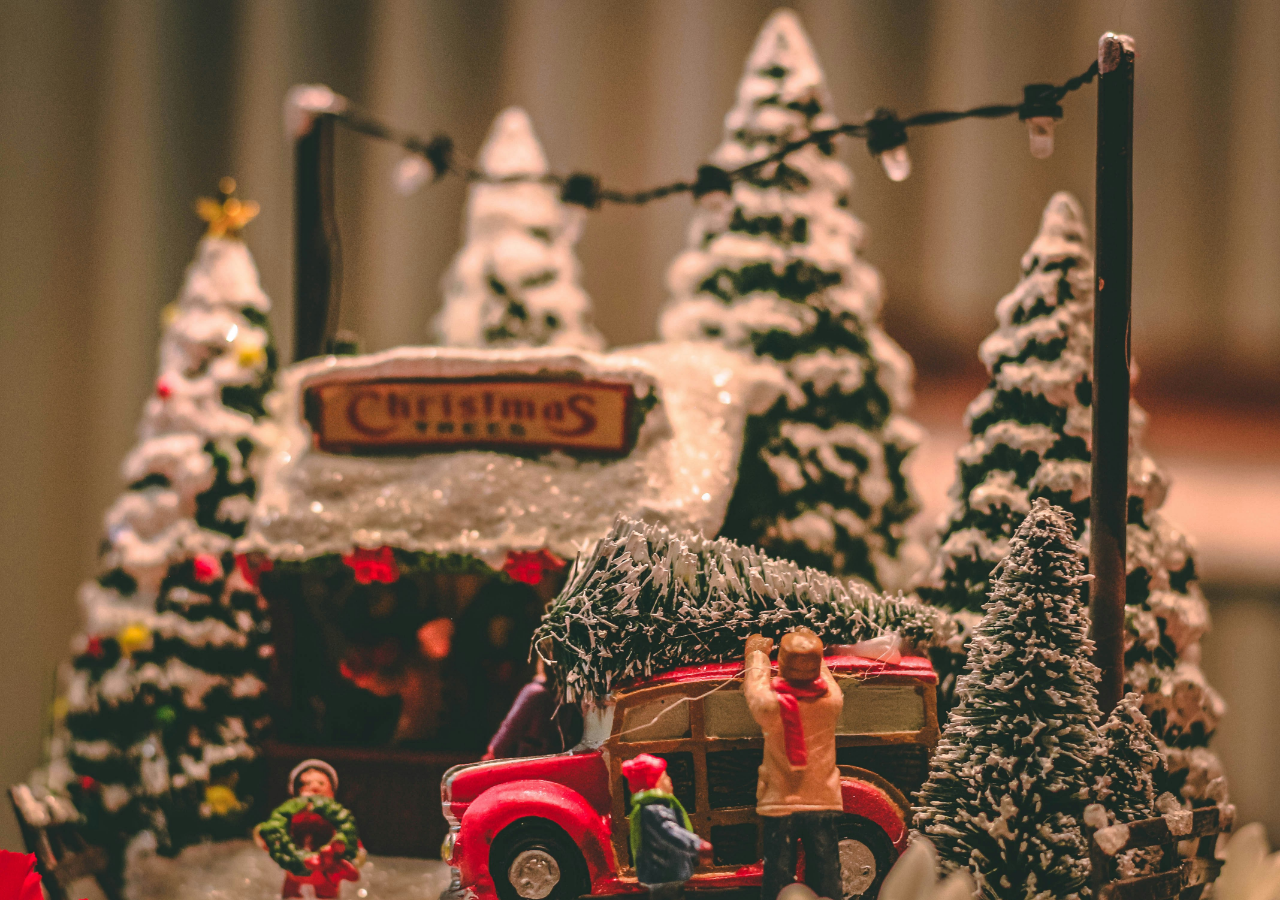
==== Day-1 Falling Snow/index.html @ 4c406503 "initial commit" ====
<!DOCTYPE html>
<html lang="en">
<head>
    <meta charset="UTF-8">
    <meta name="viewport" content="width=device-width, initial-scale=1.0">
    <title>Falling Snow</title>
    <link rel="stylesheet" href="style.css">
</head>
<body>

<canvas id="falling-snow"></canvas>
<script src="./script.js"></script>
</body>
</html>
---- Day-1 Falling Snow/style.css ----
body {
    background-image: url(./image/snowing.jpg);
    background-size: cover;
}
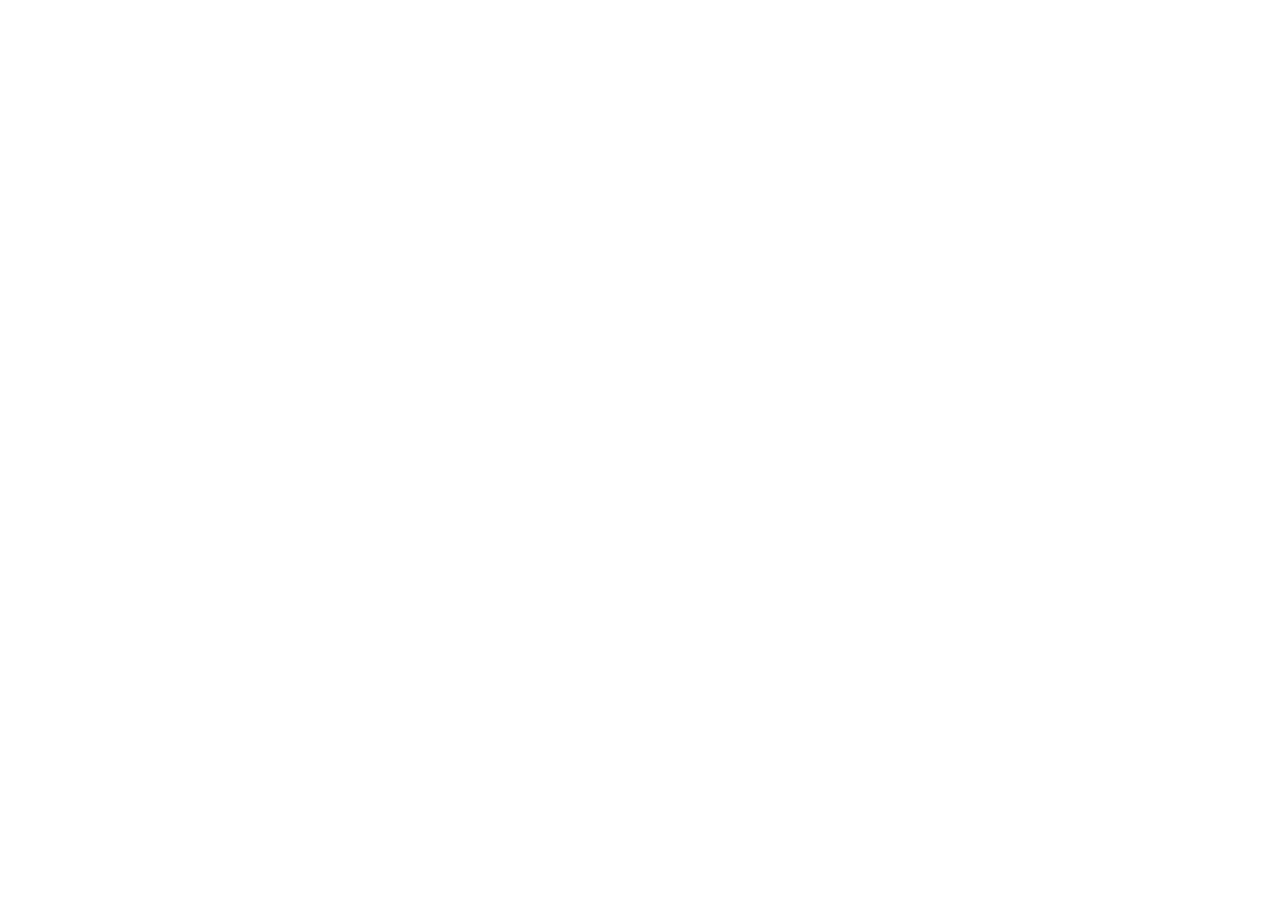
==== commit 8accc9bf: "initial commit" ====
--- a/Day-1 Falling Snow/index.html
+++ b/Day-1 Falling Snow/index.html
@@ -4,7 +4,7 @@
     <meta charset="UTF-8">
     <meta name="viewport" content="width=device-width, initial-scale=1.0">
     <title>Falling Snow</title>
-    <link rel="stylesheet" href="style.css">
+    <link rel="stylesheet" href="./style.css">
 </head>
 <body>
 
